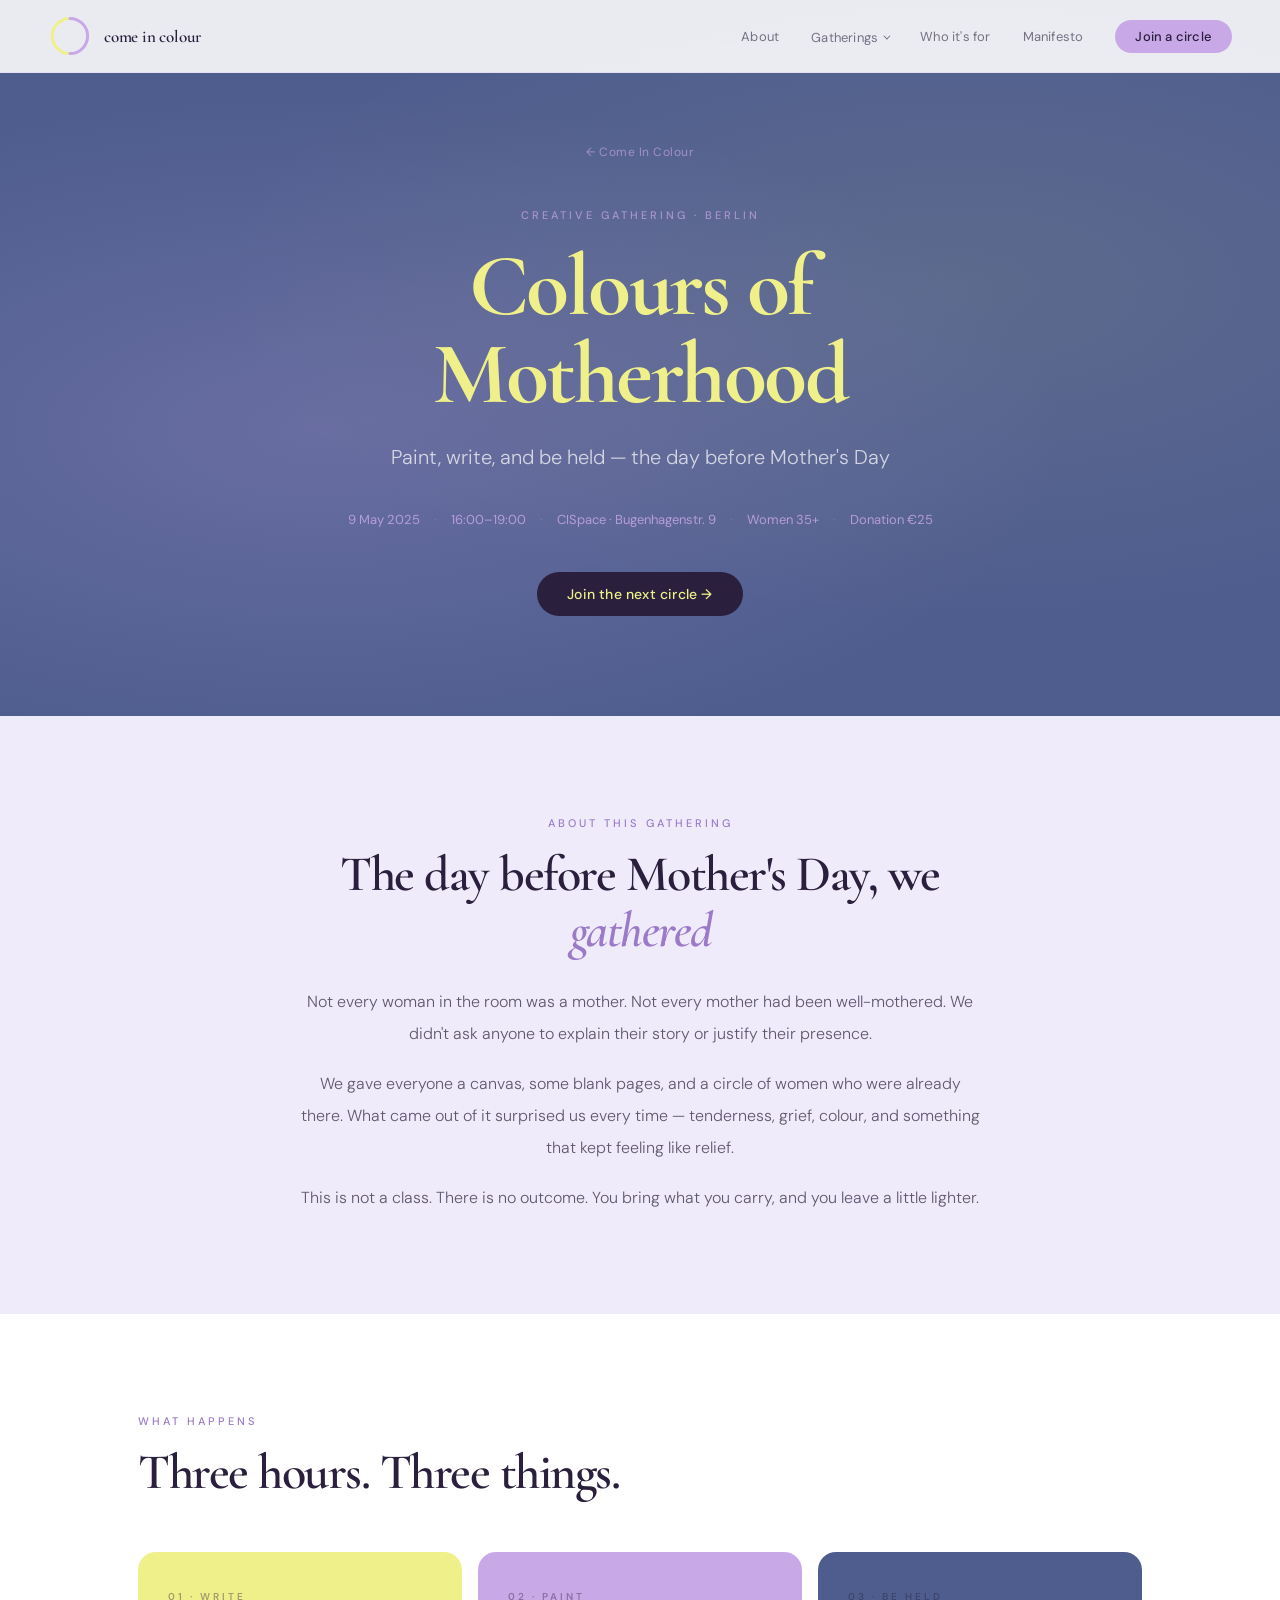
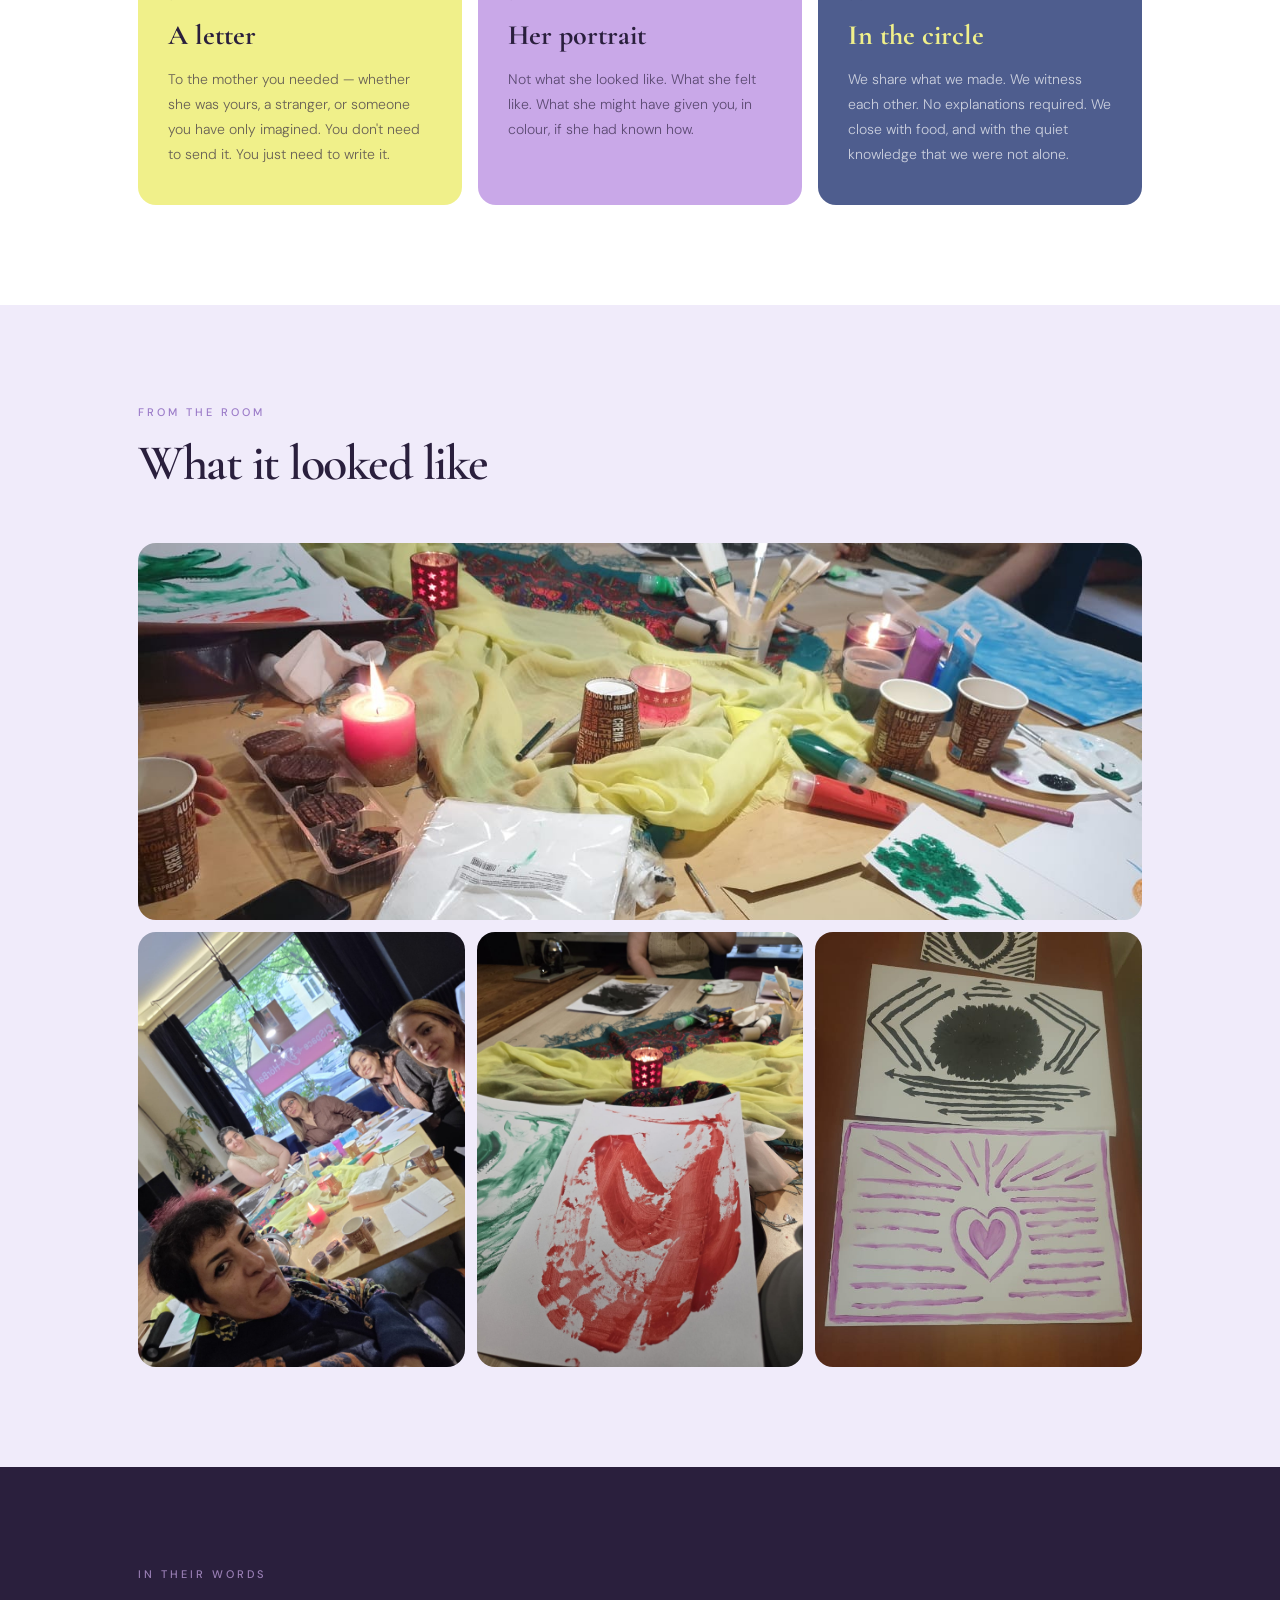
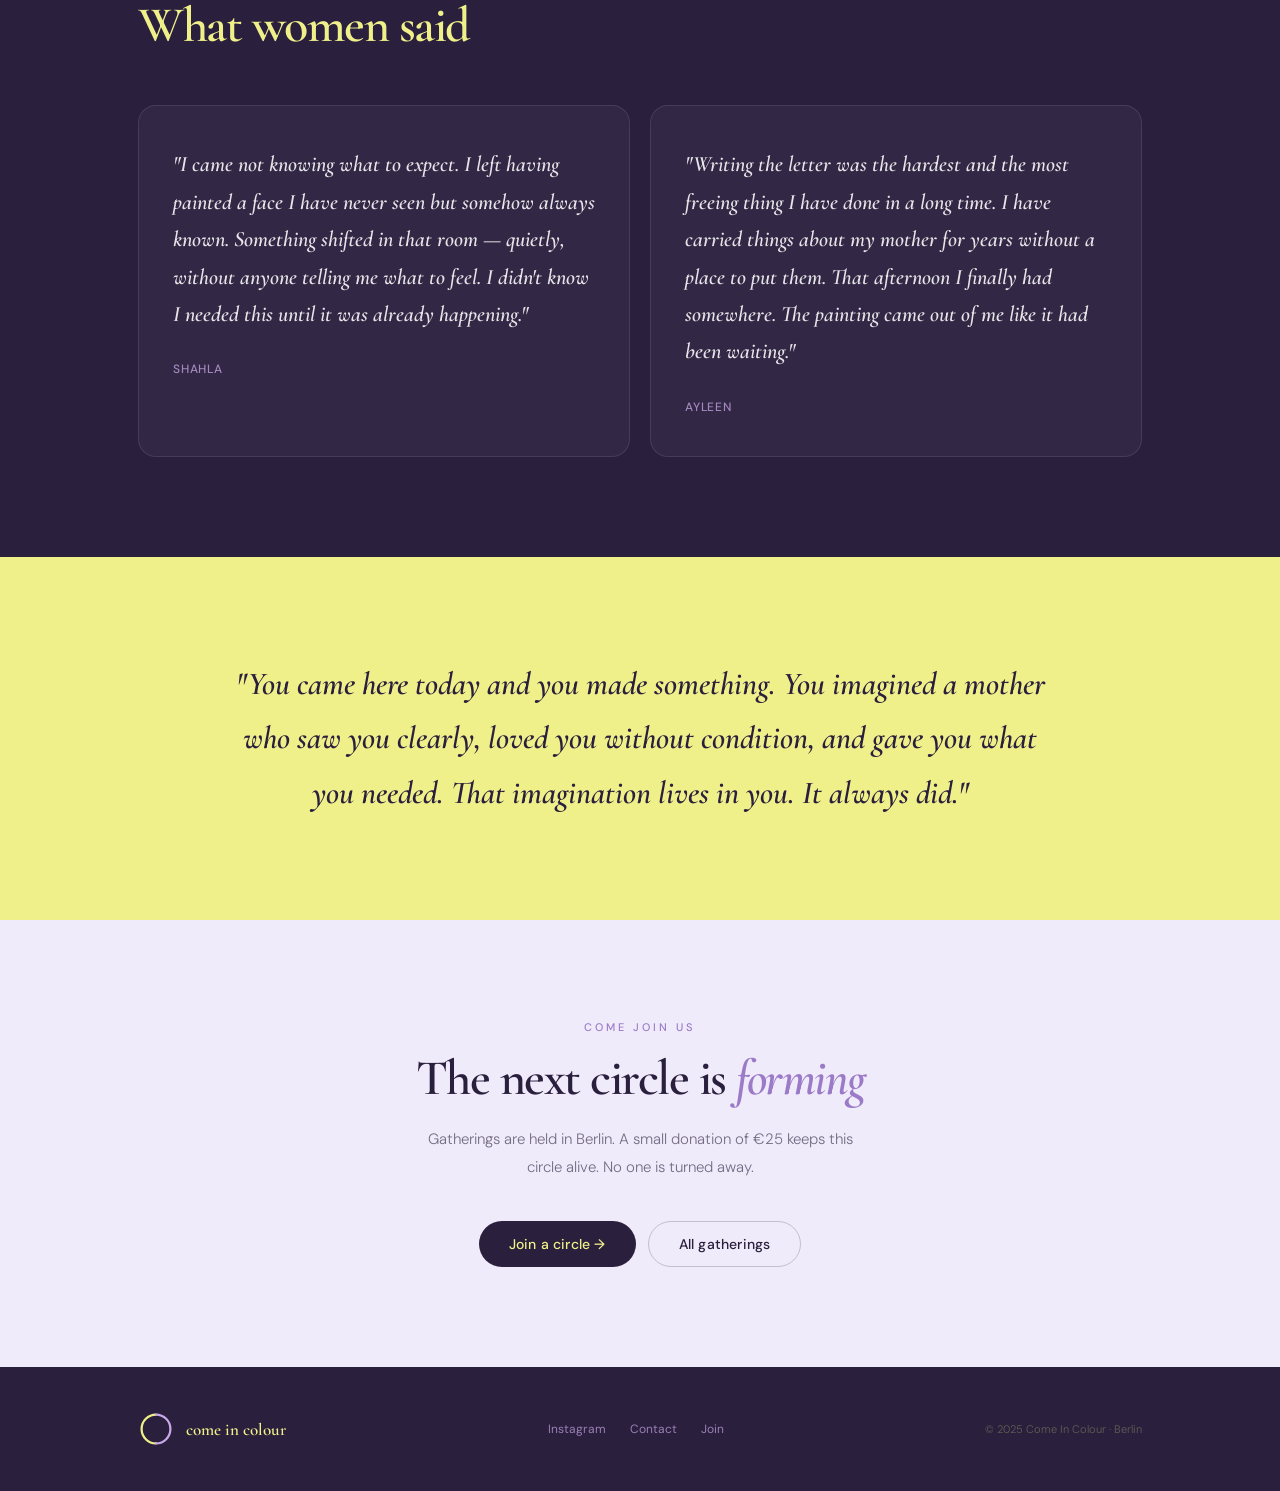
==== workshops/motherhood.html @ 6543de82 "add: Colours of Motherhood workshop page, testimonies, homepage preview section Co-Authored-By: Clau" ====
<!DOCTYPE html>
<html lang="en">
<head>
  <meta charset="UTF-8" />
  <meta name="viewport" content="width=device-width, initial-scale=1.0" />
  <meta name="description" content="Colours of Motherhood — a creative gathering for women 35+ in Berlin. Paint, write, and be held — the day before Mother's Day." />
  <meta property="og:title" content="Colours of Motherhood · Come In Colour · Berlin" />
  <meta property="og:description" content="Paint, write, and be held — a gathering about mothers, daughters, and the colours between." />
  <meta property="og:image" content="../images/motherhood-photo-1.jpg" />
  <meta property="og:url" content="https://comeincolour.org/workshops/motherhood.html" />
  <title>Colours of Motherhood · Come In Colour · Berlin</title>
  <link rel="preconnect" href="https://fonts.googleapis.com" />
  <link rel="preconnect" href="https://fonts.gstatic.com" crossorigin />
  <link href="https://fonts.googleapis.com/css2?family=Cormorant+Garamond:ital,wght@0,400;0,600;0,700;1,400;1,600;1,700&family=DM+Sans:wght@300;400;500&display=swap" rel="stylesheet" />
  <link rel="stylesheet" href="../css/style.css" />
  <script defer data-domain="comeincolour.org" src="https://plausible.io/js/script.js"></script>
  <style>
    /* ── MOTHERHOOD PAGE ── */

    .mh-hero {
      background: #4e5d8e;
      padding: 140px 48px 100px;
      text-align: center;
      position: relative;
      overflow: hidden;
    }
    .mh-hero::before {
      content: '';
      position: absolute;
      inset: 0;
      background:
        radial-gradient(ellipse at 25% 60%, rgba(201,168,232,0.22) 0%, transparent 55%),
        radial-gradient(ellipse at 75% 40%, rgba(240,240,138,0.09) 0%, transparent 55%);
      pointer-events: none;
    }
    .mh-hero .container { position: relative; z-index: 1; }

    .mh-back {
      display: inline-flex;
      align-items: center;
      gap: 6px;
      font-size: 12px;
      letter-spacing: 0.5px;
      color: var(--lavender);
      opacity: 0.65;
      margin-bottom: 48px;
      transition: opacity 0.2s;
    }
    .mh-back:hover { opacity: 1; }

    .mh-hero__tag {
      display: block;
      font-size: 11px;
      font-weight: 500;
      letter-spacing: 3px;
      text-transform: uppercase;
      color: var(--lavender);
      opacity: 0.7;
      margin-bottom: 20px;
    }

    .mh-hero h1 {
      font-family: var(--font-serif);
      font-size: clamp(44px, 7vw, 88px);
      font-weight: 700;
      letter-spacing: -2.5px;
      line-height: 1.0;
      color: var(--lemon);
      margin-bottom: 22px;
    }

    .mh-hero__sub {
      font-size: clamp(16px, 2.2vw, 20px);
      font-weight: 300;
      color: #fff;
      opacity: 0.72;
      max-width: 540px;
      margin: 0 auto 36px;
      line-height: 1.75;
    }

    .mh-hero__meta {
      display: flex;
      align-items: center;
      justify-content: center;
      flex-wrap: wrap;
      gap: 6px 14px;
      font-size: 13px;
      color: var(--lavender);
      opacity: 0.82;
      margin-bottom: 44px;
    }
    .mh-hero__meta .sep { opacity: 0.3; }

    /* ── ABOUT ── */
    .mh-about { background: #f0ebfa; }
    .mh-about__inner {
      max-width: 680px;
      margin: 0 auto;
      text-align: center;
    }
    .mh-about__inner h2 { margin-bottom: 28px; }
    .mh-about__inner p {
      font-size: 16px;
      line-height: 2;
      opacity: 0.72;
      margin-bottom: 18px;
    }
    .mh-about__inner p:last-child { margin-bottom: 0; }

    /* ── WHAT HAPPENS ── */
    .mh-happens { background: #fff; }
    .mh-happens__grid {
      display: grid;
      grid-template-columns: repeat(3, 1fr);
      gap: 16px;
      margin-top: 52px;
    }
    .mh-card {
      border-radius: var(--radius-md);
      padding: 38px 30px;
    }
    .mh-card--write  { background: var(--lemon); }
    .mh-card--paint  { background: var(--lavender); }
    .mh-card--held   { background: #4e5d8e; }
    .mh-card__verb {
      font-size: 10px;
      font-weight: 600;
      letter-spacing: 3px;
      text-transform: uppercase;
      opacity: 0.4;
      margin-bottom: 16px;
    }
    .mh-card h3 {
      font-family: var(--font-serif);
      font-size: 28px;
      font-weight: 700;
      margin-bottom: 14px;
    }
    .mh-card--held h3 { color: var(--lemon); }
    .mh-card p { font-size: 14px; line-height: 1.8; opacity: 0.68; }
    .mh-card--held p { color: #fff; opacity: 0.7; }

    /* ── PHOTO GRID ── */
    .mh-photos { background: #f0ebfa; }
    .mh-photos__grid {
      display: grid;
      grid-template-columns: repeat(3, 1fr);
      gap: 12px;
      margin-top: 52px;
    }
    .mh-photo {
      border-radius: var(--radius-md);
      overflow: hidden;
      background: var(--lavender-pale);
    }
    .mh-photo--main  { grid-column: 1 / -1; aspect-ratio: 16 / 6; }
    .mh-photo--portrait { aspect-ratio: 3 / 4; }
    .mh-photo img {
      width: 100%;
      height: 100%;
      object-fit: cover;
      display: block;
    }
    .mh-photo__placeholder {
      width: 100%;
      height: 100%;
      min-height: 180px;
      display: flex;
      flex-direction: column;
      align-items: center;
      justify-content: center;
      gap: 10px;
      background: linear-gradient(135deg, #f0ebfa 0%, rgba(201,168,232,0.2) 100%);
    }
    .mh-photo__placeholder svg { opacity: 0.3; }
    .mh-photo__placeholder span {
      font-size: 11px;
      color: var(--lavender-deep);
      opacity: 0.55;
      letter-spacing: 0.5px;
    }

    /* ── TESTIMONIES ── */
    .mh-testimonies { background: var(--dark); }
    .mh-testimonies .eyebrow { color: var(--lavender); opacity: 0.7; }
    .mh-testimonies h2 { color: var(--lemon); }
    .mh-testimonies__grid {
      display: grid;
      grid-template-columns: repeat(2, 1fr);
      gap: 20px;
      margin-top: 52px;
    }
    .mh-testimony {
      background: rgba(255,255,255,0.04);
      border: 1px solid rgba(201,168,232,0.14);
      border-radius: var(--radius-md);
      padding: 40px 34px;
    }
    .mh-testimony__quote {
      font-family: var(--font-serif);
      font-size: clamp(17px, 2vw, 22px);
      font-style: italic;
      font-weight: 600;
      line-height: 1.7;
      color: #fff;
      opacity: 0.88;
      margin-bottom: 24px;
    }
    .mh-testimony__name {
      font-size: 12px;
      font-weight: 500;
      letter-spacing: 0.8px;
      text-transform: uppercase;
      color: var(--lavender);
      opacity: 0.75;
    }

    /* ── QUOTE BANNER ── */
    .mh-quote-banner {
      background: var(--lemon);
      text-align: center;
    }
    .mh-quote-banner__text {
      font-family: var(--font-serif);
      font-size: clamp(20px, 3vw, 32px);
      font-style: italic;
      font-weight: 600;
      line-height: 1.7;
      color: var(--dark);
      max-width: 820px;
      margin: 0 auto;
    }

    /* ── CTA ── */
    .mh-cta { background: #f0ebfa; text-align: center; }
    .mh-cta h2 {
      max-width: 580px;
      margin: 0 auto 20px;
    }
    .mh-cta p {
      max-width: 440px;
      margin: 0 auto 40px;
      opacity: 0.62;
    }
    .mh-cta__btns {
      display: flex;
      gap: 12px;
      justify-content: center;
      flex-wrap: wrap;
    }

    /* ── RESPONSIVE ── */
    @media (max-width: 900px) {
      .mh-hero { padding: 110px 24px 70px; }
      .mh-happens__grid { grid-template-columns: 1fr; }
      .mh-photos__grid  { grid-template-columns: 1fr; }
      .mh-photo--main   { grid-column: 1; aspect-ratio: 4 / 3; }
      .mh-testimonies__grid { grid-template-columns: 1fr; }
    }
    @media (max-width: 600px) {
      .mh-hero h1 { letter-spacing: -1.5px; }
      .mh-hero__meta { font-size: 12px; }
    }
  </style>
</head>
<body>

  <!-- ── NAVIGATION ── -->
  <nav id="nav">
    <a href="../index.html" class="nav-logo" aria-label="Come In Colour home">
      <svg viewBox="0 0 80 80" xmlns="http://www.w3.org/2000/svg" width="44" height="44" aria-hidden="true">
        <path d="M 40 8 A 32 32 0 0 0 8 40 A 32 32 0 0 0 40 72" stroke="#F0F08A" stroke-width="5.5" fill="none" stroke-linecap="round"/>
        <path d="M 40 8 A 32 32 0 0 1 72 40 A 32 32 0 0 1 40 72" stroke="#C9A8E8" stroke-width="5.5" fill="none" stroke-linecap="round"/>
      </svg>
      <span>come in colour</span>
    </a>
    <button class="nav-toggle" id="navToggle" aria-label="Open menu" aria-expanded="false">
      <span></span><span></span><span></span>
    </button>
    <div class="nav-links" id="navLinks">
      <a href="../index.html#about">About</a>
      <div class="nav-dropdown">
        <a href="../index.html#gatherings" class="nav-dropdown__trigger">Gatherings</a>
        <div class="nav-dropdown__menu">
          <a href="../index.html#gatherings">All gatherings</a>
          <a href="motherhood.html" class="nav-dropdown__active">Colours of Motherhood</a>
        </div>
      </div>
      <a href="../index.html#who">Who it's for</a>
      <a href="../index.html#manifesto">Manifesto</a>
      <a href="../index.html#join" class="nav-cta">Join a circle</a>
    </div>
  </nav>

  <!-- ── HERO ── -->
  <section class="mh-hero">
    <div class="container">
      <a href="../index.html" class="mh-back">← Come In Colour</a>
      <span class="mh-hero__tag">Creative Gathering · Berlin</span>
      <h1>Colours of<br>Motherhood</h1>
      <p class="mh-hero__sub">Paint, write, and be held — the day before Mother's Day</p>
      <div class="mh-hero__meta">
        <span>9 May 2025</span>
        <span class="sep">·</span>
        <span>16:00–19:00</span>
        <span class="sep">·</span>
        <span>CISpace · Bugenhagenstr. 9</span>
        <span class="sep">·</span>
        <span>Women 35+</span>
        <span class="sep">·</span>
        <span>Donation €25</span>
      </div>
      <a href="../index.html#join" class="btn btn--fill">Join the next circle →</a>
    </div>
  </section>

  <!-- ── ABOUT ── -->
  <section class="mh-about section">
    <div class="container">
      <div class="mh-about__inner" data-animate="fadeUp">
        <span class="eyebrow">About this gathering</span>
        <h2>The day before Mother's Day, we <em>gathered</em></h2>
        <p>Not every woman in the room was a mother. Not every mother had been well-mothered. We didn't ask anyone to explain their story or justify their presence.</p>
        <p>We gave everyone a canvas, some blank pages, and a circle of women who were already there. What came out of it surprised us every time — tenderness, grief, colour, and something that kept feeling like relief.</p>
        <p>This is not a class. There is no outcome. You bring what you carry, and you leave a little lighter.</p>
      </div>
    </div>
  </section>

  <!-- ── WHAT HAPPENS ── -->
  <section class="mh-happens section">
    <div class="container">
      <span class="eyebrow">What happens</span>
      <h2>Three hours. Three things.</h2>
      <div class="mh-happens__grid">
        <div class="mh-card mh-card--write" data-animate="fadeUp" data-delay="0">
          <div class="mh-card__verb">01 · Write</div>
          <h3>A letter</h3>
          <p>To the mother you needed — whether she was yours, a stranger, or someone you have only imagined. You don't need to send it. You just need to write it.</p>
        </div>
        <div class="mh-card mh-card--paint" data-animate="fadeUp" data-delay="0.1">
          <div class="mh-card__verb">02 · Paint</div>
          <h3>Her portrait</h3>
          <p>Not what she looked like. What she felt like. What she might have given you, in colour, if she had known how.</p>
        </div>
        <div class="mh-card mh-card--held" data-animate="fadeUp" data-delay="0.2">
          <div class="mh-card__verb">03 · Be held</div>
          <h3>In the circle</h3>
          <p>We share what we made. We witness each other. No explanations required. We close with food, and with the quiet knowledge that we were not alone.</p>
        </div>
      </div>
    </div>
  </section>

  <!-- ── PHOTOS ── -->
  <section class="mh-photos section">
    <div class="container">
      <span class="eyebrow">From the room</span>
      <h2>What it looked like</h2>
      <div class="mh-photos__grid">

        <div class="mh-photo mh-photo--main" data-animate="fadeUp" data-delay="0">
          <img src="../images/motherhood-photo-1.jpg"
               alt="Colours of Motherhood — women painting together"
               onerror="this.parentNode.innerHTML='<div class=\'mh-photo__placeholder\'><svg width=\'40\' height=\'40\' viewBox=\'0 0 80 80\'><path d=\'M 40 8 A 32 32 0 0 0 8 40 A 32 32 0 0 0 40 72\' stroke=\'#9B7BC8\' stroke-width=\'4\' fill=\'none\' stroke-linecap=\'round\'/><path d=\'M 40 8 A 32 32 0 0 1 72 40 A 32 32 0 0 1 40 72\' stroke=\'#C9A8E8\' stroke-width=\'4\' fill=\'none\' stroke-linecap=\'round\'/></svg><span>motherhood-photo-1.jpg</span></div>'" />
        </div>

        <div class="mh-photo mh-photo--portrait" data-animate="fadeUp" data-delay="0.08">
          <img src="../images/motherhood-photo-2.jpg"
               alt="Colours of Motherhood gathering"
               onerror="this.parentNode.innerHTML='<div class=\'mh-photo__placeholder\'><svg width=\'40\' height=\'40\' viewBox=\'0 0 80 80\'><path d=\'M 40 8 A 32 32 0 0 0 8 40 A 32 32 0 0 0 40 72\' stroke=\'#9B7BC8\' stroke-width=\'4\' fill=\'none\' stroke-linecap=\'round\'/><path d=\'M 40 8 A 32 32 0 0 1 72 40 A 32 32 0 0 1 40 72\' stroke=\'#C9A8E8\' stroke-width=\'4\' fill=\'none\' stroke-linecap=\'round\'/></svg><span>motherhood-photo-2.jpg</span></div>'" />
        </div>

        <div class="mh-photo mh-photo--portrait" data-animate="fadeUp" data-delay="0.12">
          <img src="../images/motherhood-photo-3.jpg"
               alt="Colours of Motherhood gathering"
               onerror="this.parentNode.innerHTML='<div class=\'mh-photo__placeholder\'><svg width=\'40\' height=\'40\' viewBox=\'0 0 80 80\'><path d=\'M 40 8 A 32 32 0 0 0 8 40 A 32 32 0 0 0 40 72\' stroke=\'#9B7BC8\' stroke-width=\'4\' fill=\'none\' stroke-linecap=\'round\'/><path d=\'M 40 8 A 32 32 0 0 1 72 40 A 32 32 0 0 1 40 72\' stroke=\'#C9A8E8\' stroke-width=\'4\' fill=\'none\' stroke-linecap=\'round\'/></svg><span>motherhood-photo-3.jpg</span></div>'" />
        </div>

        <div class="mh-photo mh-photo--portrait" data-animate="fadeUp" data-delay="0.16">
          <img src="../images/motherhood-photo-4.jpg"
               alt="Colours of Motherhood gathering"
               onerror="this.parentNode.innerHTML='<div class=\'mh-photo__placeholder\'><svg width=\'40\' height=\'40\' viewBox=\'0 0 80 80\'><path d=\'M 40 8 A 32 32 0 0 0 8 40 A 32 32 0 0 0 40 72\' stroke=\'#9B7BC8\' stroke-width=\'4\' fill=\'none\' stroke-linecap=\'round\'/><path d=\'M 40 8 A 32 32 0 0 1 72 40 A 32 32 0 0 1 40 72\' stroke=\'#C9A8E8\' stroke-width=\'4\' fill=\'none\' stroke-linecap=\'round\'/></svg><span>motherhood-photo-4.jpg</span></div>'" />
        </div>

      </div>
    </div>
  </section>

  <!-- ── TESTIMONIES ── -->
  <section class="mh-testimonies section">
    <div class="container">
      <span class="eyebrow">In their words</span>
      <h2>What women said</h2>
      <div class="mh-testimonies__grid">

        <div class="mh-testimony" data-animate="fadeLeft">
          <p class="mh-testimony__quote">"I came not knowing what to expect. I left having painted a face I have never seen but somehow always known. Something shifted in that room — quietly, without anyone telling me what to feel. I didn't know I needed this until it was already happening."</p>
          <span class="mh-testimony__name">Shahla</span>
        </div>

        <div class="mh-testimony" data-animate="fadeRight">
          <p class="mh-testimony__quote">"Writing the letter was the hardest and the most freeing thing I have done in a long time. I have carried things about my mother for years without a place to put them. That afternoon I finally had somewhere. The painting came out of me like it had been waiting."</p>
          <span class="mh-testimony__name">Ayleen</span>
        </div>

      </div>
    </div>
  </section>

  <!-- ── QUOTE BANNER ── -->
  <section class="mh-quote-banner section">
    <div class="container">
      <p class="mh-quote-banner__text" data-animate="fadeUp">
        "You came here today and you made something. You imagined a mother who saw you clearly, loved you without condition, and gave you what you needed. That imagination lives in you. It always did."
      </p>
    </div>
  </section>

  <!-- ── NEXT SESSION CTA ── -->
  <section class="mh-cta section">
    <div class="container">
      <span class="eyebrow">Come join us</span>
      <h2>The next circle is <em>forming</em></h2>
      <p>Gatherings are held in Berlin. A small donation of €25 keeps this circle alive. No one is turned away.</p>
      <div class="mh-cta__btns">
        <a href="../index.html#join" class="btn btn--fill">Join a circle →</a>
        <a href="../index.html#gatherings" class="btn btn--ghost">All gatherings</a>
      </div>
    </div>
  </section>

  <!-- ── FOOTER ── -->
  <footer class="footer">
    <div class="container footer__inner">
      <div class="footer__brand">
        <svg viewBox="0 0 80 80" xmlns="http://www.w3.org/2000/svg" width="36" height="36" aria-hidden="true">
          <path d="M 40 8 A 32 32 0 0 0 8 40 A 32 32 0 0 0 40 72" stroke="#F0F08A" stroke-width="5" fill="none" stroke-linecap="round"/>
          <path d="M 40 8 A 32 32 0 0 1 72 40 A 32 32 0 0 1 40 72" stroke="#C9A8E8" stroke-width="5" fill="none" stroke-linecap="round"/>
        </svg>
        <span>come in colour</span>
      </div>
      <nav class="footer__links" aria-label="Footer navigation">
        <a href="https://instagram.com/comeincolour.berlin" target="_blank" rel="noopener">Instagram</a>
        <a href="mailto:hello@comeincolour.org">Contact</a>
        <a href="../index.html#join">Join</a>
      </nav>
      <p class="footer__copy">© 2025 Come In Colour · Berlin</p>
    </div>
  </footer>

  <script src="../js/main.js"></script>
</body>
</html>
---- css/style.css ----
/* ─────────────────────────────────────────
   COME IN COLOUR · comeincolour.org
   Colours: Lemon #F0F08A · Lavender #C9A8E8
   ───────────────────────────────────────── */

/* ── TOKENS ── */
:root {
  --lemon:          #F0F08A;
  --lavender:       #C9A8E8;
  --lemon-deep:     #c8c800;
  --lavender-deep:  #9B7BC8;
  --dark:           #2a1f3d;
  --dark-soft:      #3d2f55;
  --white:          #ffffff;
  --off-white:      #fdfdfb;
  --lemon-pale:     #fefefc;
  --lavender-pale:  #f7f4ff;

  --font-serif:     'Cormorant Garamond', Georgia, serif;
  --font-sans:      'DM Sans', system-ui, sans-serif;

  --radius-sm:      10px;
  --radius-md:      18px;
  --radius-lg:      28px;
  --radius-pill:    100px;

  --ease-out:       cubic-bezier(0.22, 1, 0.36, 1);
  --transition:     0.25s var(--ease-out);
}

/* ── RESET ── */
*, *::before, *::after { box-sizing: border-box; margin: 0; padding: 0; }
html { scroll-behavior: smooth; font-size: 16px; }
body {
  font-family: var(--font-sans);
  background: #FFF8DC;
  color: var(--dark);
  overflow-x: hidden;
  -webkit-font-smoothing: antialiased;
}
img, svg { display: block; max-width: 100%; }
a { color: inherit; text-decoration: none; }
button { font-family: inherit; cursor: pointer; border: none; background: none; }
input { font-family: inherit; }

/* ── CONTAINER ── */
.container {
  width: 100%;
  max-width: 1100px;
  margin: 0 auto;
  padding: 0 48px;
}

/* ── SECTION ── */
.section { padding: 100px 0; }

/* ── TYPOGRAPHY ── */
h2 {
  font-family: var(--font-serif);
  font-size: clamp(32px, 4vw, 50px);
  font-weight: 600;
  line-height: 1.12;
  letter-spacing: -1.5px;
  color: var(--dark);
  margin-bottom: 48px;
}
h2 em { font-style: italic; color: var(--lavender-deep); }
h3 {
  font-family: var(--font-serif);
  font-size: 20px;
  font-weight: 700;
  margin-bottom: 8px;
  line-height: 1.2;
}
p { font-size: 15px; line-height: 1.85; font-weight: 300; }
strong { font-weight: 500; }

.eyebrow {
  display: block;
  font-size: 11px;
  font-weight: 500;
  letter-spacing: 3px;
  text-transform: uppercase;
  color: var(--lavender-deep);
  margin-bottom: 16px;
}

/* ── BUTTONS ── */
.btn {
  display: inline-flex;
  align-items: center;
  gap: 6px;
  padding: 13px 30px;
  border-radius: var(--radius-pill);
  font-size: 14px;
  font-weight: 500;
  letter-spacing: 0.2px;
  transition: all var(--transition);
  white-space: nowrap;
}
.btn--fill {
  background: var(--dark);
  color: var(--lemon);
}
.btn--fill:hover {
  background: var(--lavender-deep);
  color: var(--white);
  transform: translateY(-2px);
}
.btn--ghost {
  background: transparent;
  color: var(--dark);
  border: 1.5px solid rgba(42,31,61,0.22);
}
.btn--ghost:hover {
  border-color: var(--lavender-deep);
  color: var(--lavender-deep);
  transform: translateY(-2px);
}

/* ── TAGS ── */
.tag {
  display: inline-block;
  margin-top: 14px;
  font-size: 11px;
  font-weight: 600;
  letter-spacing: 0.4px;
  padding: 4px 12px;
  border-radius: var(--radius-pill);
  background: rgba(42,31,61,0.09);
  color: var(--dark);
}
.tag--light {
  background: rgba(240,240,138,0.2);
  color: var(--lemon);
}

/* ── NAVIGATION ── */
#nav {
  position: fixed;
  top: 0; left: 0; right: 0;
  z-index: 200;
  display: flex;
  align-items: center;
  justify-content: space-between;
  padding: 14px 48px;
  background: rgba(255,255,255,0.88);
  backdrop-filter: blur(18px);
  -webkit-backdrop-filter: blur(18px);
  border-bottom: 1px solid rgba(201,168,232,0.18);
  transition: box-shadow var(--transition);
}
#nav.scrolled { box-shadow: 0 2px 24px rgba(42,31,61,0.06); }

.nav-logo {
  display: flex;
  align-items: center;
  gap: 12px;
  font-family: var(--font-serif);
  font-size: 17px;
  font-weight: 600;
  color: var(--dark);
  letter-spacing: -0.2px;
  transition: opacity var(--transition);
}
.nav-logo:hover { opacity: 0.75; }

.nav-links {
  display: flex;
  align-items: center;
  gap: 32px;
}
.nav-links a {
  font-size: 13px;
  font-weight: 400;
  color: var(--dark);
  opacity: 0.6;
  transition: opacity var(--transition);
  letter-spacing: 0.2px;
}
.nav-links a:hover { opacity: 1; }

.nav-cta {
  background: var(--lavender) !important;
  color: var(--dark) !important;
  opacity: 1 !important;
  padding: 8px 20px;
  border-radius: var(--radius-pill);
  font-weight: 500 !important;
  transition: all var(--transition) !important;
}
.nav-cta:hover {
  background: var(--lemon) !important;
  transform: scale(1.02);
}

.nav-toggle {
  display: none;
  flex-direction: column;
  gap: 5px;
  padding: 6px;
}
.nav-toggle span {
  display: block;
  width: 22px;
  height: 2px;
  background: var(--dark);
  border-radius: 2px;
  transition: all var(--transition);
}

/* ── HERO ── */
.hero {
  min-height: 100vh;
  display: flex;
  flex-direction: column;
  align-items: center;
  justify-content: center;
  padding: 120px 48px 80px;
  text-align: center;
  position: relative;
  overflow: hidden;
  background: #FFF8DC;
}

.hero-blob {
  position: absolute;
  border-radius: 50%;
  filter: blur(80px);
  pointer-events: none;
}
.hero-blob--lemon {
  width: 520px;
  height: 520px;
  background: var(--lemon);
  opacity: 0.16;
  top: -120px;
  left: -160px;
  animation: drift 11s ease-in-out infinite;
}
.hero-blob--lavender {
  width: 440px;
  height: 440px;
  background: var(--lavender);
  opacity: 0.16;
  bottom: -80px;
  right: -120px;
  animation: drift 13s ease-in-out infinite reverse;
}
@keyframes drift {
  0%, 100% { transform: translate(0, 0); }
  50% { transform: translate(22px, -22px); }
}

.hero-logo {
  position: relative;
  z-index: 1;
  margin-bottom: 36px;
}

.hero-sub {
  position: relative;
  z-index: 1;
  font-size: clamp(16px, 2.2vw, 19px);
  font-weight: 300;
  color: var(--dark);
  opacity: 0.7;
  max-width: 520px;
  line-height: 1.8;
  margin-bottom: 40px;
}

.hero-btns {
  position: relative;
  z-index: 1;
  display: flex;
  gap: 12px;
  flex-wrap: wrap;
  justify-content: center;
  margin-bottom: 40px;
}

.hero-location {
  position: relative;
  z-index: 1;
  display: flex;
  align-items: center;
  gap: 6px;
  font-size: 12px;
  font-weight: 400;
  color: var(--dark);
  opacity: 0.38;
  letter-spacing: 0.5px;
}

/* ── MARQUEE ── */
.marquee {
  background: var(--dark);
  padding: 16px 0;
  overflow: hidden;
  white-space: nowrap;
  user-select: none;
}
.marquee__inner {
  display: inline-block;
  animation: marquee-scroll 26s linear infinite;
}
.marquee__inner span {
  font-family: var(--font-serif);
  font-size: 16px;
  font-style: italic;
  color: var(--lemon);
  margin: 0 44px;
  opacity: 0.85;
}
.marquee__dot {
  font-style: normal !important;
  color: var(--lavender) !important;
  opacity: 0.65 !important;
  margin: 0 8px !important;
}
@keyframes marquee-scroll {
  from { transform: translateX(0); }
  to   { transform: translateX(-50%); }
}

/* ── ABOUT ── */
.about__grid {
  display: grid;
  grid-template-columns: 1fr 1fr;
  gap: 80px;
  align-items: center;
}
.about__art {
  display: flex;
  justify-content: center;
}
.about__text p {
  color: var(--dark);
  opacity: 0.65;
  margin-bottom: 16px;
}
.about__text p:last-of-type { margin-bottom: 0; }

/* ── PILLARS ── */
.pillars { background: var(--lavender-pale); }
.pillars__grid {
  display: grid;
  grid-template-columns: repeat(3, 1fr);
  gap: 16px;
}
.pillar {
  border-radius: var(--radius-md);
  padding: 32px 28px;
  transition: transform var(--transition);
}
.pillar:hover { transform: translateY(-3px); }
.pillar--lemon  { background: var(--lemon); }
.pillar--lavender { background: var(--lavender); }
.pillar--outline { background: var(--white); border: 1px solid rgba(201,168,232,0.35); }
.pillar__num {
  font-size: 11px;
  font-weight: 600;
  letter-spacing: 2px;
  text-transform: uppercase;
  opacity: 0.4;
  margin-bottom: 14px;
}
.pillar h3 { margin-bottom: 10px; }
.pillar p  { font-size: 14px; opacity: 0.65; }

/* ── WHO ── */
.who { background: var(--lavender-pale); }
.who h2 { max-width: 580px; }
.who__grid {
  display: grid;
  grid-template-columns: repeat(3, 1fr);
  gap: 16px;
}
.who-card {
  background: var(--white);
  border-radius: var(--radius-md);
  padding: 26px 22px;
  border: 1px solid rgba(201,168,232,0.25);
  transition: transform var(--transition), box-shadow var(--transition);
}
.who-card:hover {
  transform: translateY(-4px);
  box-shadow: 0 16px 48px rgba(42,31,61,0.07);
}
.who-card__dot {
  width: 32px;
  height: 32px;
  border-radius: 50%;
  margin-bottom: 14px;
}
.who-card__dot--lemon    { background: var(--lemon); }
.who-card__dot--lavender { background: var(--lavender); }
.who-card p { font-size: 13px; opacity: 0.6; }

/* ── WORKSHOPS ── */
.ws__grid {
  display: grid;
  grid-template-columns: repeat(2, 1fr);
  gap: 14px;
}
.ws-card {
  border-radius: var(--radius-md);
  padding: 30px 28px;
  transition: transform var(--transition);
}
.ws-card:hover { transform: translateY(-3px); }
.ws-card--lemon   { background: var(--lemon); }
.ws-card--lavender { background: var(--lavender); }
.ws-card--dark    { background: var(--dark); }
.ws-card--outline { background: var(--off-white); border: 1px solid rgba(201,168,232,0.3); }
.ws-card__num {
  font-size: 10px;
  font-weight: 600;
  letter-spacing: 2px;
  text-transform: uppercase;
  opacity: 0.38;
  margin-bottom: 12px;
}
.ws-card--dark h3 { color: var(--lemon); }
.ws-card--dark p  { color: var(--white); opacity: 0.6; }
.ws-card--dark .tag { background: rgba(240,240,138,0.15); color: var(--lemon); }
.ws-card p { font-size: 13px; opacity: 0.68; }

/* ── MANIFESTO ── */
.manifesto {
  background: var(--dark);
  text-align: center;
}
.manifesto__inner { max-width: 720px; margin: 0 auto; }
.manifesto__label {
  font-family: var(--font-serif);
  font-style: italic;
  font-size: 15px;
  color: var(--lavender);
  opacity: 0.6;
  letter-spacing: 2px;
  margin-bottom: 52px;
}
.m-line {
  font-family: var(--font-serif);
  font-size: clamp(18px, 2.6vw, 25px);
  font-weight: 600;
  line-height: 1.6;
  color: var(--lemon);
  margin-bottom: 4px;
  opacity: 0;
  transform: translateY(14px);
  transition: opacity 0.6s var(--ease-out), transform 0.6s var(--ease-out);
}
.m-line--alt {
  font-style: italic;
  font-weight: 400;
  font-size: clamp(15px, 2vw, 20px);
  color: var(--lavender);
}
.m-line--final {
  font-size: clamp(24px, 4vw, 40px);
  font-weight: 700;
  margin-top: 36px;
  color: var(--lemon);
  letter-spacing: -0.5px;
}
.m-line.visible {
  opacity: 1;
  transform: translateY(0);
}

/* ── JOIN ── */
.join {
  background: var(--lemon);
  text-align: center;
  position: relative;
  overflow: hidden;
}
.join__blob {
  position: absolute;
  width: 600px;
  height: 600px;
  border-radius: 50%;
  background: var(--lavender);
  opacity: 0.22;
  filter: blur(80px);
  top: 50%; left: 50%;
  transform: translate(-50%, -50%);
  pointer-events: none;
}
.join__inner { position: relative; z-index: 1; }
.join h2 {
  font-size: clamp(40px, 7vw, 78px);
  letter-spacing: -2.5px;
  line-height: 0.95;
  margin-bottom: 18px;
}
.join p {
  font-size: 16px;
  opacity: 0.65;
  max-width: 460px;
  margin: 0 auto 40px;
  line-height: 1.75;
}
.join__form {
  display: flex;
  gap: 10px;
  justify-content: center;
  flex-wrap: wrap;
  max-width: 480px;
  margin: 0 auto 16px;
}
.join__form input {
  flex: 1;
  min-width: 200px;
  padding: 13px 20px;
  border-radius: var(--radius-pill);
  border: 1.5px solid var(--dark);
  background: rgba(255,255,255,0.45);
  font-size: 14px;
  color: var(--dark);
  outline: none;
  transition: all var(--transition);
}
.join__form input::placeholder { opacity: 0.45; }
.join__form input:focus {
  background: rgba(255,255,255,0.75);
  border-color: var(--lavender-deep);
}
.join__note {
  font-size: 12px;
  opacity: 0.45;
  font-weight: 300;
}

/* ── FOOTER ── */
.footer {
  background: var(--dark);
  padding: 44px 0;
}
.footer__inner {
  display: flex;
  justify-content: space-between;
  align-items: center;
  flex-wrap: wrap;
  gap: 16px;
}
.footer__brand {
  display: flex;
  align-items: center;
  gap: 12px;
  font-family: var(--font-serif);
  font-size: 17px;
  font-weight: 600;
  color: var(--lemon);
}
.footer__links { display: flex; gap: 24px; }
.footer__links a {
  font-size: 12px;
  color: var(--lavender);
  opacity: 0.7;
  transition: opacity var(--transition);
}
.footer__links a:hover { opacity: 1; }
.footer__copy {
  font-size: 11px;
  color: var(--lemon);
  opacity: 0.3;
}

/* ── NAV DROPDOWN ── */
.nav-dropdown { position: relative; }
.nav-dropdown__trigger {
  display: inline-flex;
  align-items: center;
  gap: 5px;
  cursor: pointer;
}
.nav-dropdown__trigger::after {
  content: '';
  width: 5px;
  height: 5px;
  border-right: 1.5px solid currentColor;
  border-bottom: 1.5px solid currentColor;
  transform: rotate(45deg) translateY(-2px);
  transition: transform var(--transition);
  flex-shrink: 0;
}
.nav-dropdown:hover .nav-dropdown__trigger::after {
  transform: rotate(-135deg) translateY(2px);
}
.nav-dropdown__menu {
  position: absolute;
  top: calc(100% + 14px);
  left: 50%;
  transform: translateX(-50%) translateY(-6px);
  background: var(--white);
  border-radius: var(--radius-md);
  box-shadow: 0 8px 40px rgba(42,31,61,0.11);
  border: 1px solid rgba(201,168,232,0.22);
  padding: 8px;
  min-width: 220px;
  opacity: 0;
  pointer-events: none;
  transition: opacity 0.18s var(--ease-out), transform 0.18s var(--ease-out);
  z-index: 300;
}
.nav-dropdown:hover .nav-dropdown__menu {
  opacity: 1;
  pointer-events: all;
  transform: translateX(-50%) translateY(0);
}
.nav-dropdown__menu a {
  display: block;
  padding: 10px 14px;
  font-size: 13px;
  color: var(--dark);
  opacity: 0.65;
  border-radius: var(--radius-sm);
  transition: all var(--transition);
  letter-spacing: 0.2px;
}
.nav-dropdown__menu a:hover { opacity: 1; background: var(--lavender-pale); }
.nav-dropdown__active { opacity: 1 !important; color: var(--lavender-deep) !important; }

/* ── GATHERING PREVIEW ── */
.gathering-preview { background: var(--lemon); }
.gathering-preview__inner {
  display: grid;
  grid-template-columns: 1fr 1fr;
  gap: 80px;
  align-items: center;
}
.gathering-preview__content .eyebrow { color: var(--dark); opacity: 0.45; }
.gathering-preview__date {
  font-size: 13px;
  color: var(--dark);
  opacity: 0.45;
  font-weight: 400;
  letter-spacing: 0.3px;
  margin-bottom: 24px;
}
.gathering-preview__quote {
  font-family: var(--font-serif);
  font-size: clamp(17px, 2.2vw, 22px);
  font-style: italic;
  font-weight: 600;
  line-height: 1.65;
  color: var(--dark);
  border-left: 3px solid var(--lavender-deep);
  padding-left: 22px;
  margin: 0 0 36px;
}
.gathering-preview__quote cite {
  display: block;
  font-size: 13px;
  font-style: normal;
  font-weight: 500;
  opacity: 0.5;
  margin-top: 14px;
}
.gathering-preview__photo {
  border-radius: var(--radius-lg);
  overflow: hidden;
  aspect-ratio: 4 / 5;
}
.gathering-preview__photo img {
  width: 100%;
  height: 100%;
  object-fit: cover;
}

/* ── SCROLL ANIMATIONS ── */
[data-animate] {
  opacity: 0;
  transition: opacity 0.7s var(--ease-out), transform 0.7s var(--ease-out);
}
[data-animate="fadeUp"]    { transform: translateY(32px); }
[data-animate="fadeLeft"]  { transform: translateX(-32px); }
[data-animate="fadeRight"] { transform: translateX(32px); }
[data-animate].animated    { opacity: 1; transform: none; }

/* ── RESPONSIVE ── */
@media (max-width: 900px) {
  .container { padding: 0 24px; }
  .section { padding: 72px 0; }

  #nav { padding: 14px 24px; }
  .nav-links { display: none; flex-direction: column; position: absolute; top: 100%; left: 0; right: 0; background: var(--white); border-bottom: 1px solid rgba(201,168,232,0.2); padding: 20px 24px; gap: 18px; box-shadow: 0 8px 32px rgba(42,31,61,0.08); }
  .nav-links.open { display: flex; }
  .nav-toggle { display: flex; }
  .nav-toggle.open span:nth-child(1) { transform: rotate(45deg) translate(5px, 5px); }
  .nav-toggle.open span:nth-child(2) { opacity: 0; }
  .nav-toggle.open span:nth-child(3) { transform: rotate(-45deg) translate(5px, -5px); }

  .hero { padding: 100px 24px 60px; }
  .hero-logo svg { width: 160px; height: 185px; }

  .about__grid { grid-template-columns: 1fr; gap: 40px; }
  .about__art  { order: -1; }

  .pillars__grid { grid-template-columns: 1fr; }
  .who__grid     { grid-template-columns: 1fr; }
  .ws__grid      { grid-template-columns: 1fr; }

  .gathering-preview__inner { grid-template-columns: 1fr; gap: 40px; }
  .gathering-preview__photo { aspect-ratio: 16 / 9; }

  /* Dropdown: always visible, inline on mobile */
  .nav-dropdown { width: 100%; display: flex; flex-direction: column; }
  .nav-dropdown__trigger { width: 100%; }
  .nav-dropdown__menu {
    position: static;
    opacity: 1;
    pointer-events: all;
    transform: none;
    box-shadow: none;
    border: none;
    border-left: 2px solid rgba(201,168,232,0.3);
    background: transparent;
    padding: 4px 0 4px 14px;
    min-width: 0;
  }
  .nav-dropdown__menu a { padding: 6px 8px; font-size: 12px; opacity: 0.5; }

  .footer__inner { flex-direction: column; text-align: center; }
  .footer__links { justify-content: center; }
}

@media (max-width: 600px) {
  h2 { letter-spacing: -0.5px; }
  .hero-blob--lemon, .hero-blob--lavender { width: 280px; height: 280px; }
  .join h2 { letter-spacing: -1px; }
}
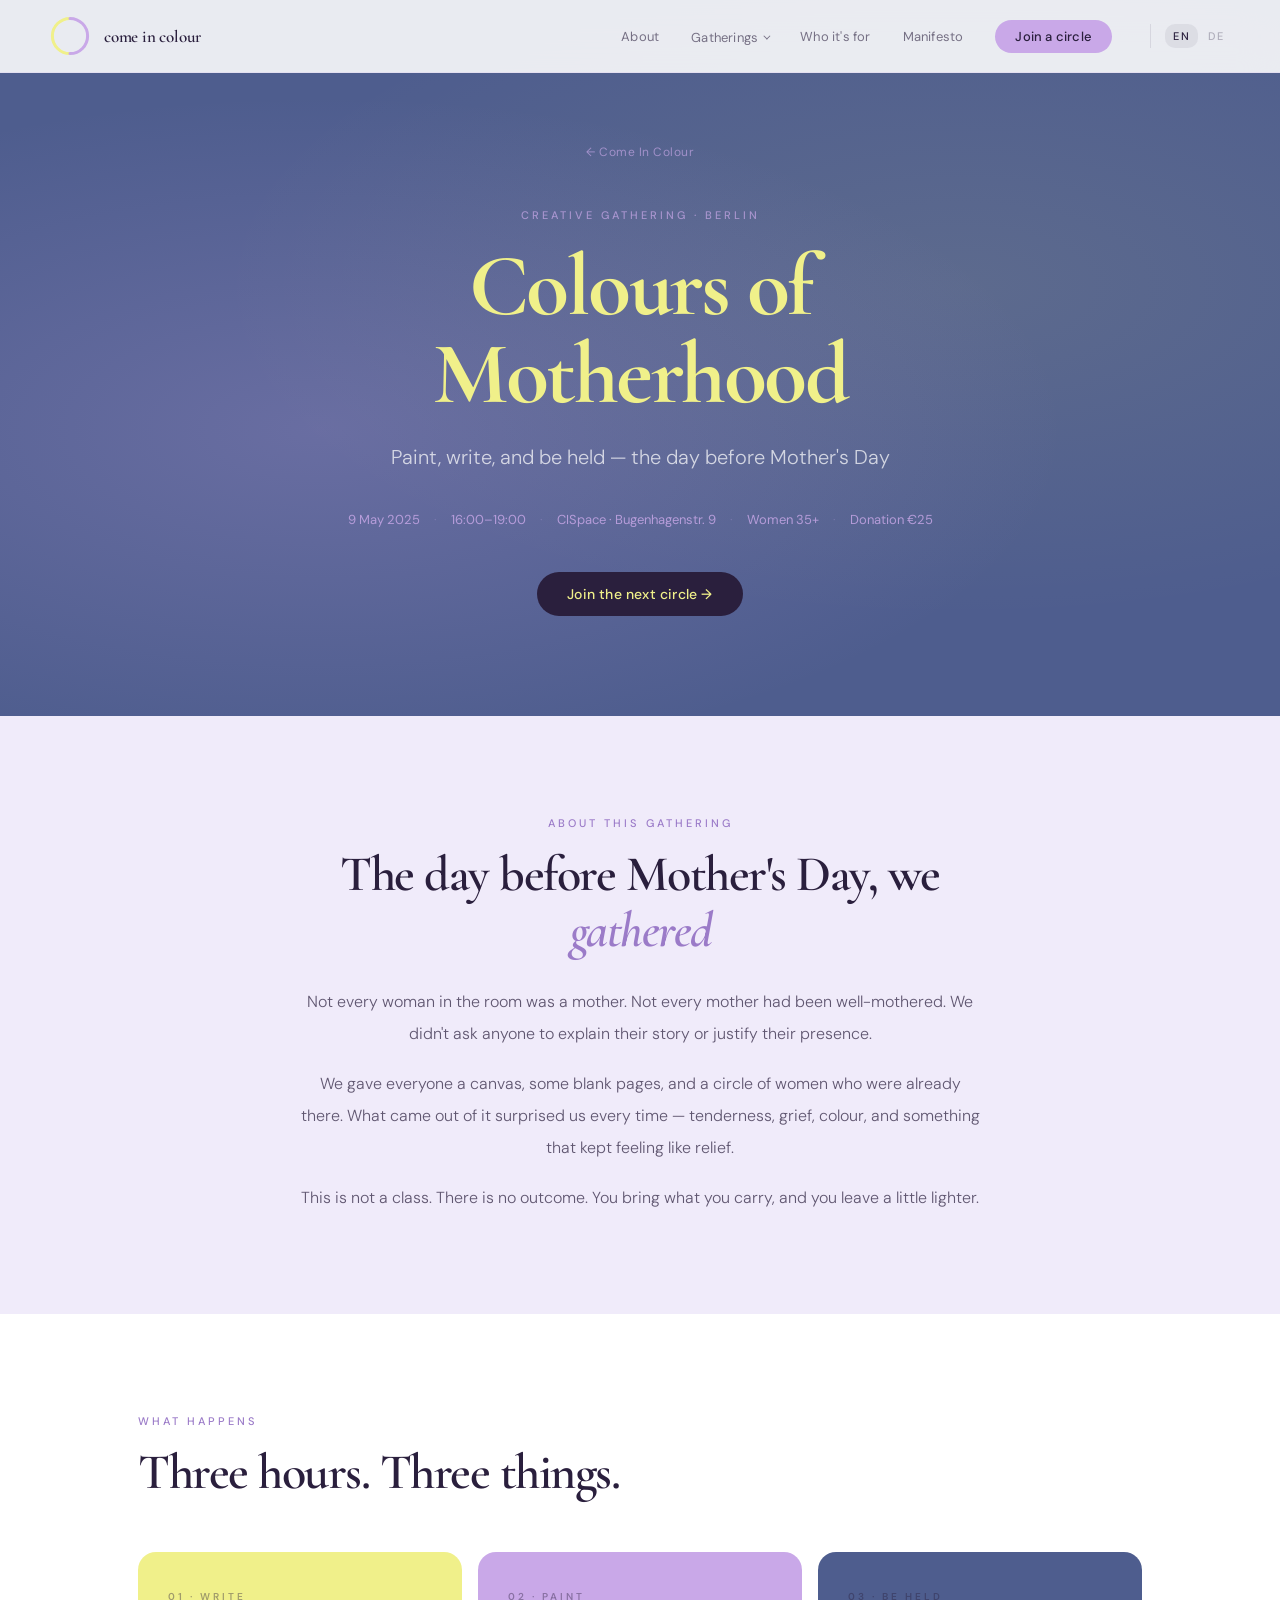
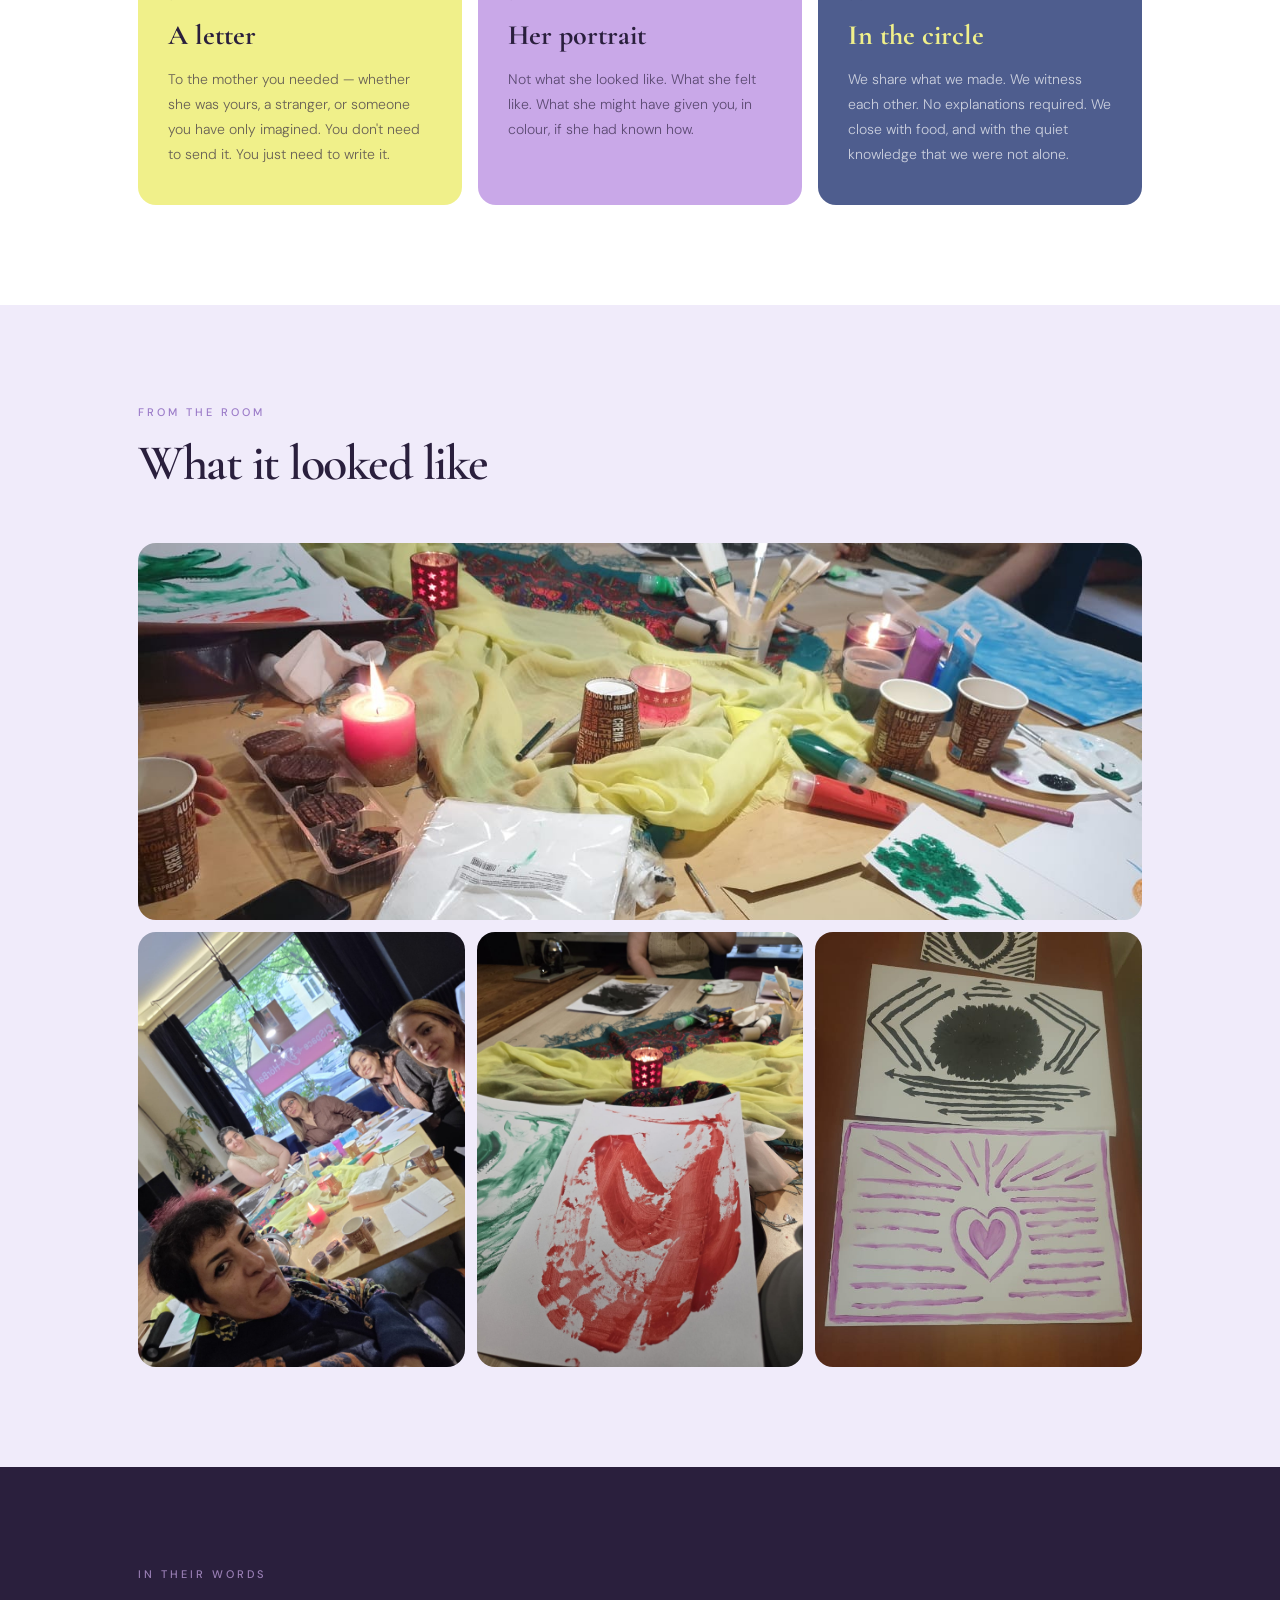
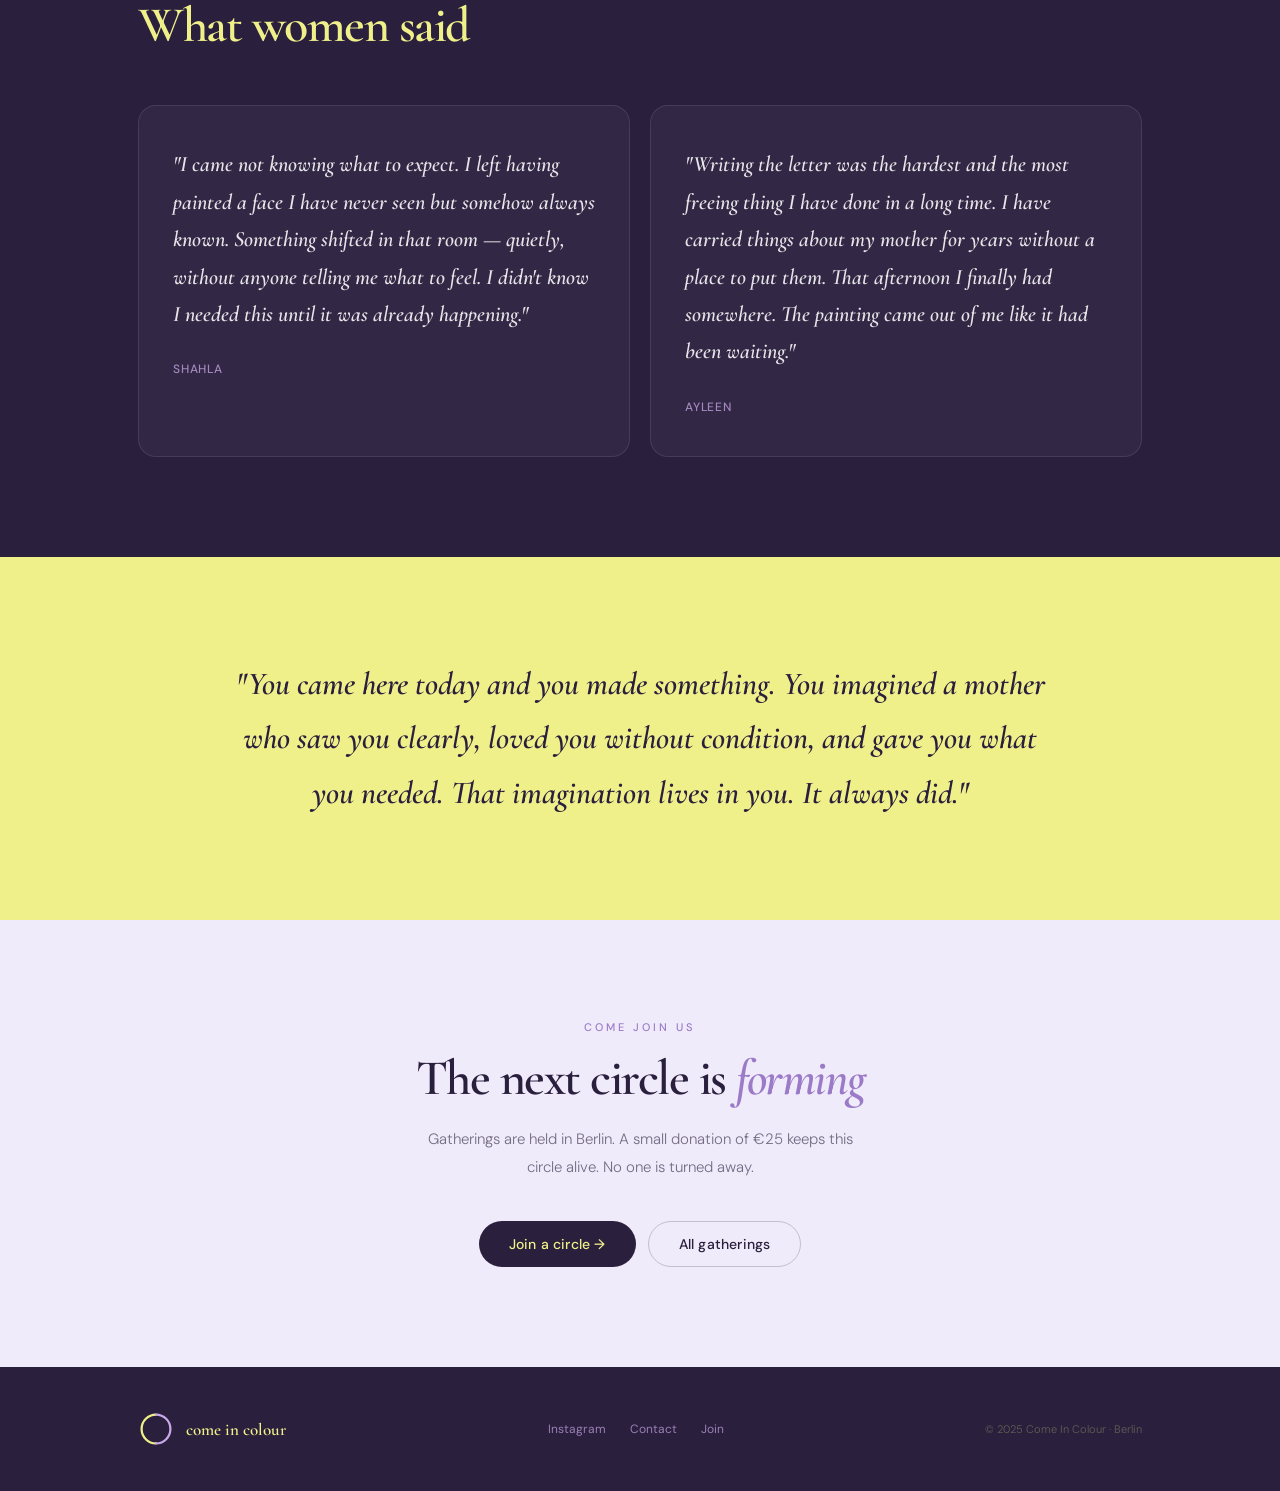
==== commit 7c91614a: "add: German/English language toggle across all pages Co-Authored-By: Claude Sonnet 4.6 <noreply@anth" ====
--- a/workshops/motherhood.html
+++ b/workshops/motherhood.html
@@ -154,7 +154,7 @@
       overflow: hidden;
       background: var(--lavender-pale);
     }
-    .mh-photo--main  { grid-column: 1 / -1; aspect-ratio: 16 / 6; }
+    .mh-photo--main    { grid-column: 1 / -1; aspect-ratio: 16 / 6; }
     .mh-photo--portrait { aspect-ratio: 3 / 4; }
     .mh-photo img {
       width: 100%;
@@ -217,10 +217,7 @@
     }
 
     /* ── QUOTE BANNER ── */
-    .mh-quote-banner {
-      background: var(--lemon);
-      text-align: center;
-    }
+    .mh-quote-banner { background: var(--lemon); text-align: center; }
     .mh-quote-banner__text {
       font-family: var(--font-serif);
       font-size: clamp(20px, 3vw, 32px);
@@ -234,15 +231,8 @@
 
     /* ── CTA ── */
     .mh-cta { background: #f0ebfa; text-align: center; }
-    .mh-cta h2 {
-      max-width: 580px;
-      margin: 0 auto 20px;
-    }
-    .mh-cta p {
-      max-width: 440px;
-      margin: 0 auto 40px;
-      opacity: 0.62;
-    }
+    .mh-cta h2 { max-width: 580px; margin: 0 auto 20px; }
+    .mh-cta p { max-width: 440px; margin: 0 auto 40px; opacity: 0.62; }
     .mh-cta__btns {
       display: flex;
       gap: 12px;
@@ -264,7 +254,7 @@
     }
   </style>
 </head>
-<body>
+<body data-page-title="page.title.motherhood">
 
   <!-- ── NAVIGATION ── -->
   <nav id="nav">
@@ -279,39 +269,43 @@
       <span></span><span></span><span></span>
     </button>
     <div class="nav-links" id="navLinks">
-      <a href="../index.html#about">About</a>
+      <a href="../index.html#about" data-i18n="nav.about">About</a>
       <div class="nav-dropdown">
-        <a href="../index.html#gatherings" class="nav-dropdown__trigger">Gatherings</a>
+        <a href="../index.html#gatherings" class="nav-dropdown__trigger" data-i18n="nav.gatherings">Gatherings</a>
         <div class="nav-dropdown__menu">
-          <a href="../index.html#gatherings">All gatherings</a>
-          <a href="motherhood.html" class="nav-dropdown__active">Colours of Motherhood</a>
-        </div>
-      </div>
-      <a href="../index.html#who">Who it's for</a>
-      <a href="../index.html#manifesto">Manifesto</a>
-      <a href="../index.html#join" class="nav-cta">Join a circle</a>
+          <a href="../index.html#gatherings" data-i18n="nav.gatherings.all">All gatherings</a>
+          <a href="motherhood.html" class="nav-dropdown__active" data-i18n="nav.gatherings.motherhood">Colours of Motherhood</a>
+        </div>
+      </div>
+      <a href="../index.html#who" data-i18n="nav.who">Who it's for</a>
+      <a href="../index.html#manifesto" data-i18n="nav.manifesto">Manifesto</a>
+      <a href="../index.html#join" class="nav-cta" data-i18n="nav.join">Join a circle</a>
+      <div class="nav-lang">
+        <button class="lang-btn lang-btn--active" data-lang="en">EN</button>
+        <button class="lang-btn" data-lang="de">DE</button>
+      </div>
     </div>
   </nav>
 
   <!-- ── HERO ── -->
   <section class="mh-hero">
     <div class="container">
-      <a href="../index.html" class="mh-back">← Come In Colour</a>
-      <span class="mh-hero__tag">Creative Gathering · Berlin</span>
-      <h1>Colours of<br>Motherhood</h1>
-      <p class="mh-hero__sub">Paint, write, and be held — the day before Mother's Day</p>
+      <a href="../index.html" class="mh-back" data-i18n="mh.back">← Come In Colour</a>
+      <span class="mh-hero__tag" data-i18n="mh.hero.tag">Creative Gathering · Berlin</span>
+      <h1 data-i18n="mh.hero.h1">Colours of<br>Motherhood</h1>
+      <p class="mh-hero__sub" data-i18n="mh.hero.sub">Paint, write, and be held — the day before Mother's Day</p>
       <div class="mh-hero__meta">
-        <span>9 May 2025</span>
+        <span data-i18n="mh.hero.meta.date">9 May 2025</span>
         <span class="sep">·</span>
-        <span>16:00–19:00</span>
+        <span data-i18n="mh.hero.meta.time">16:00–19:00</span>
         <span class="sep">·</span>
-        <span>CISpace · Bugenhagenstr. 9</span>
+        <span data-i18n="mh.hero.meta.place">CISpace · Bugenhagenstr. 9</span>
         <span class="sep">·</span>
-        <span>Women 35+</span>
+        <span data-i18n="mh.hero.meta.who">Women 35+</span>
         <span class="sep">·</span>
-        <span>Donation €25</span>
-      </div>
-      <a href="../index.html#join" class="btn btn--fill">Join the next circle →</a>
+        <span data-i18n="mh.hero.meta.don">Donation €25</span>
+      </div>
+      <a href="../index.html#join" class="btn btn--fill" data-i18n="mh.hero.cta">Join the next circle →</a>
     </div>
   </section>
 
@@ -319,11 +313,11 @@
   <section class="mh-about section">
     <div class="container">
       <div class="mh-about__inner" data-animate="fadeUp">
-        <span class="eyebrow">About this gathering</span>
-        <h2>The day before Mother's Day, we <em>gathered</em></h2>
-        <p>Not every woman in the room was a mother. Not every mother had been well-mothered. We didn't ask anyone to explain their story or justify their presence.</p>
-        <p>We gave everyone a canvas, some blank pages, and a circle of women who were already there. What came out of it surprised us every time — tenderness, grief, colour, and something that kept feeling like relief.</p>
-        <p>This is not a class. There is no outcome. You bring what you carry, and you leave a little lighter.</p>
+        <span class="eyebrow" data-i18n="mh.about.eyebrow">About this gathering</span>
+        <h2 data-i18n="mh.about.h2">The day before Mother's Day, we <em>gathered</em></h2>
+        <p data-i18n="mh.about.p1">Not every woman in the room was a mother. Not every mother had been well-mothered. We didn't ask anyone to explain their story or justify their presence.</p>
+        <p data-i18n="mh.about.p2">We gave everyone a canvas, some blank pages, and a circle of women who were already there. What came out of it surprised us every time — tenderness, grief, colour, and something that kept feeling like relief.</p>
+        <p data-i18n="mh.about.p3">This is not a class. There is no outcome. You bring what you carry, and you leave a little lighter.</p>
       </div>
     </div>
   </section>
@@ -331,23 +325,23 @@
   <!-- ── WHAT HAPPENS ── -->
   <section class="mh-happens section">
     <div class="container">
-      <span class="eyebrow">What happens</span>
-      <h2>Three hours. Three things.</h2>
+      <span class="eyebrow" data-i18n="mh.happens.eyebrow">What happens</span>
+      <h2 data-i18n="mh.happens.h2">Three hours. Three things.</h2>
       <div class="mh-happens__grid">
         <div class="mh-card mh-card--write" data-animate="fadeUp" data-delay="0">
-          <div class="mh-card__verb">01 · Write</div>
-          <h3>A letter</h3>
-          <p>To the mother you needed — whether she was yours, a stranger, or someone you have only imagined. You don't need to send it. You just need to write it.</p>
+          <div class="mh-card__verb" data-i18n="mh.card1.verb">01 · Write</div>
+          <h3 data-i18n="mh.card1.h3">A letter</h3>
+          <p data-i18n="mh.card1.p">To the mother you needed — whether she was yours, a stranger, or someone you have only imagined. You don't need to send it. You just need to write it.</p>
         </div>
         <div class="mh-card mh-card--paint" data-animate="fadeUp" data-delay="0.1">
-          <div class="mh-card__verb">02 · Paint</div>
-          <h3>Her portrait</h3>
-          <p>Not what she looked like. What she felt like. What she might have given you, in colour, if she had known how.</p>
+          <div class="mh-card__verb" data-i18n="mh.card2.verb">02 · Paint</div>
+          <h3 data-i18n="mh.card2.h3">Her portrait</h3>
+          <p data-i18n="mh.card2.p">Not what she looked like. What she felt like. What she might have given you, in colour, if she had known how.</p>
         </div>
         <div class="mh-card mh-card--held" data-animate="fadeUp" data-delay="0.2">
-          <div class="mh-card__verb">03 · Be held</div>
-          <h3>In the circle</h3>
-          <p>We share what we made. We witness each other. No explanations required. We close with food, and with the quiet knowledge that we were not alone.</p>
+          <div class="mh-card__verb" data-i18n="mh.card3.verb">03 · Be held</div>
+          <h3 data-i18n="mh.card3.h3">In the circle</h3>
+          <p data-i18n="mh.card3.p">We share what we made. We witness each other. No explanations required. We close with food, and with the quiet knowledge that we were not alone.</p>
         </div>
       </div>
     </div>
@@ -356,8 +350,8 @@
   <!-- ── PHOTOS ── -->
   <section class="mh-photos section">
     <div class="container">
-      <span class="eyebrow">From the room</span>
-      <h2>What it looked like</h2>
+      <span class="eyebrow" data-i18n="mh.photos.eyebrow">From the room</span>
+      <h2 data-i18n="mh.photos.h2">What it looked like</h2>
       <div class="mh-photos__grid">
 
         <div class="mh-photo mh-photo--main" data-animate="fadeUp" data-delay="0">
@@ -391,8 +385,8 @@
   <!-- ── TESTIMONIES ── -->
   <section class="mh-testimonies section">
     <div class="container">
-      <span class="eyebrow">In their words</span>
-      <h2>What women said</h2>
+      <span class="eyebrow" data-i18n="mh.test.eyebrow">In their words</span>
+      <h2 data-i18n="mh.test.h2">What women said</h2>
       <div class="mh-testimonies__grid">
 
         <div class="mh-testimony" data-animate="fadeLeft">
@@ -412,7 +406,7 @@
   <!-- ── QUOTE BANNER ── -->
   <section class="mh-quote-banner section">
     <div class="container">
-      <p class="mh-quote-banner__text" data-animate="fadeUp">
+      <p class="mh-quote-banner__text" data-animate="fadeUp" data-i18n="mh.quote">
         "You came here today and you made something. You imagined a mother who saw you clearly, loved you without condition, and gave you what you needed. That imagination lives in you. It always did."
       </p>
     </div>
@@ -421,12 +415,12 @@
   <!-- ── NEXT SESSION CTA ── -->
   <section class="mh-cta section">
     <div class="container">
-      <span class="eyebrow">Come join us</span>
-      <h2>The next circle is <em>forming</em></h2>
-      <p>Gatherings are held in Berlin. A small donation of €25 keeps this circle alive. No one is turned away.</p>
+      <span class="eyebrow" data-i18n="mh.cta.eyebrow">Come join us</span>
+      <h2 data-i18n="mh.cta.h2">The next circle is <em>forming</em></h2>
+      <p data-i18n="mh.cta.p">Gatherings are held in Berlin. A small donation of €25 keeps this circle alive. No one is turned away.</p>
       <div class="mh-cta__btns">
-        <a href="../index.html#join" class="btn btn--fill">Join a circle →</a>
-        <a href="../index.html#gatherings" class="btn btn--ghost">All gatherings</a>
+        <a href="../index.html#join" class="btn btn--fill" data-i18n="mh.cta.btn1">Join a circle →</a>
+        <a href="../index.html#gatherings" class="btn btn--ghost" data-i18n="mh.cta.btn2">All gatherings</a>
       </div>
     </div>
   </section>
@@ -446,10 +440,11 @@
         <a href="mailto:hello@comeincolour.org">Contact</a>
         <a href="../index.html#join">Join</a>
       </nav>
-      <p class="footer__copy">© 2025 Come In Colour · Berlin</p>
+      <p class="footer__copy" data-i18n="footer.copy">© 2025 Come In Colour · Berlin</p>
     </div>
   </footer>
 
+  <script src="../js/i18n.js"></script>
   <script src="../js/main.js"></script>
 </body>
 </html>
--- a/css/style.css
+++ b/css/style.css
@@ -569,6 +569,30 @@
   color: var(--lemon);
   opacity: 0.3;
 }
+
+/* ── LANGUAGE TOGGLE ── */
+.nav-lang {
+  display: flex;
+  align-items: center;
+  gap: 2px;
+  margin-left: 6px;
+  padding-left: 14px;
+  border-left: 1px solid rgba(42,31,61,0.1);
+}
+.lang-btn {
+  font-family: var(--font-sans);
+  font-size: 11px;
+  font-weight: 500;
+  letter-spacing: 1.5px;
+  color: var(--dark);
+  opacity: 0.3;
+  padding: 5px 8px;
+  border-radius: var(--radius-sm);
+  transition: all var(--transition);
+  cursor: pointer;
+}
+.lang-btn:hover { opacity: 0.65; }
+.lang-btn--active { opacity: 1; background: rgba(42,31,61,0.07); }
 
 /* ── NAV DROPDOWN ── */
 .nav-dropdown { position: relative; }
